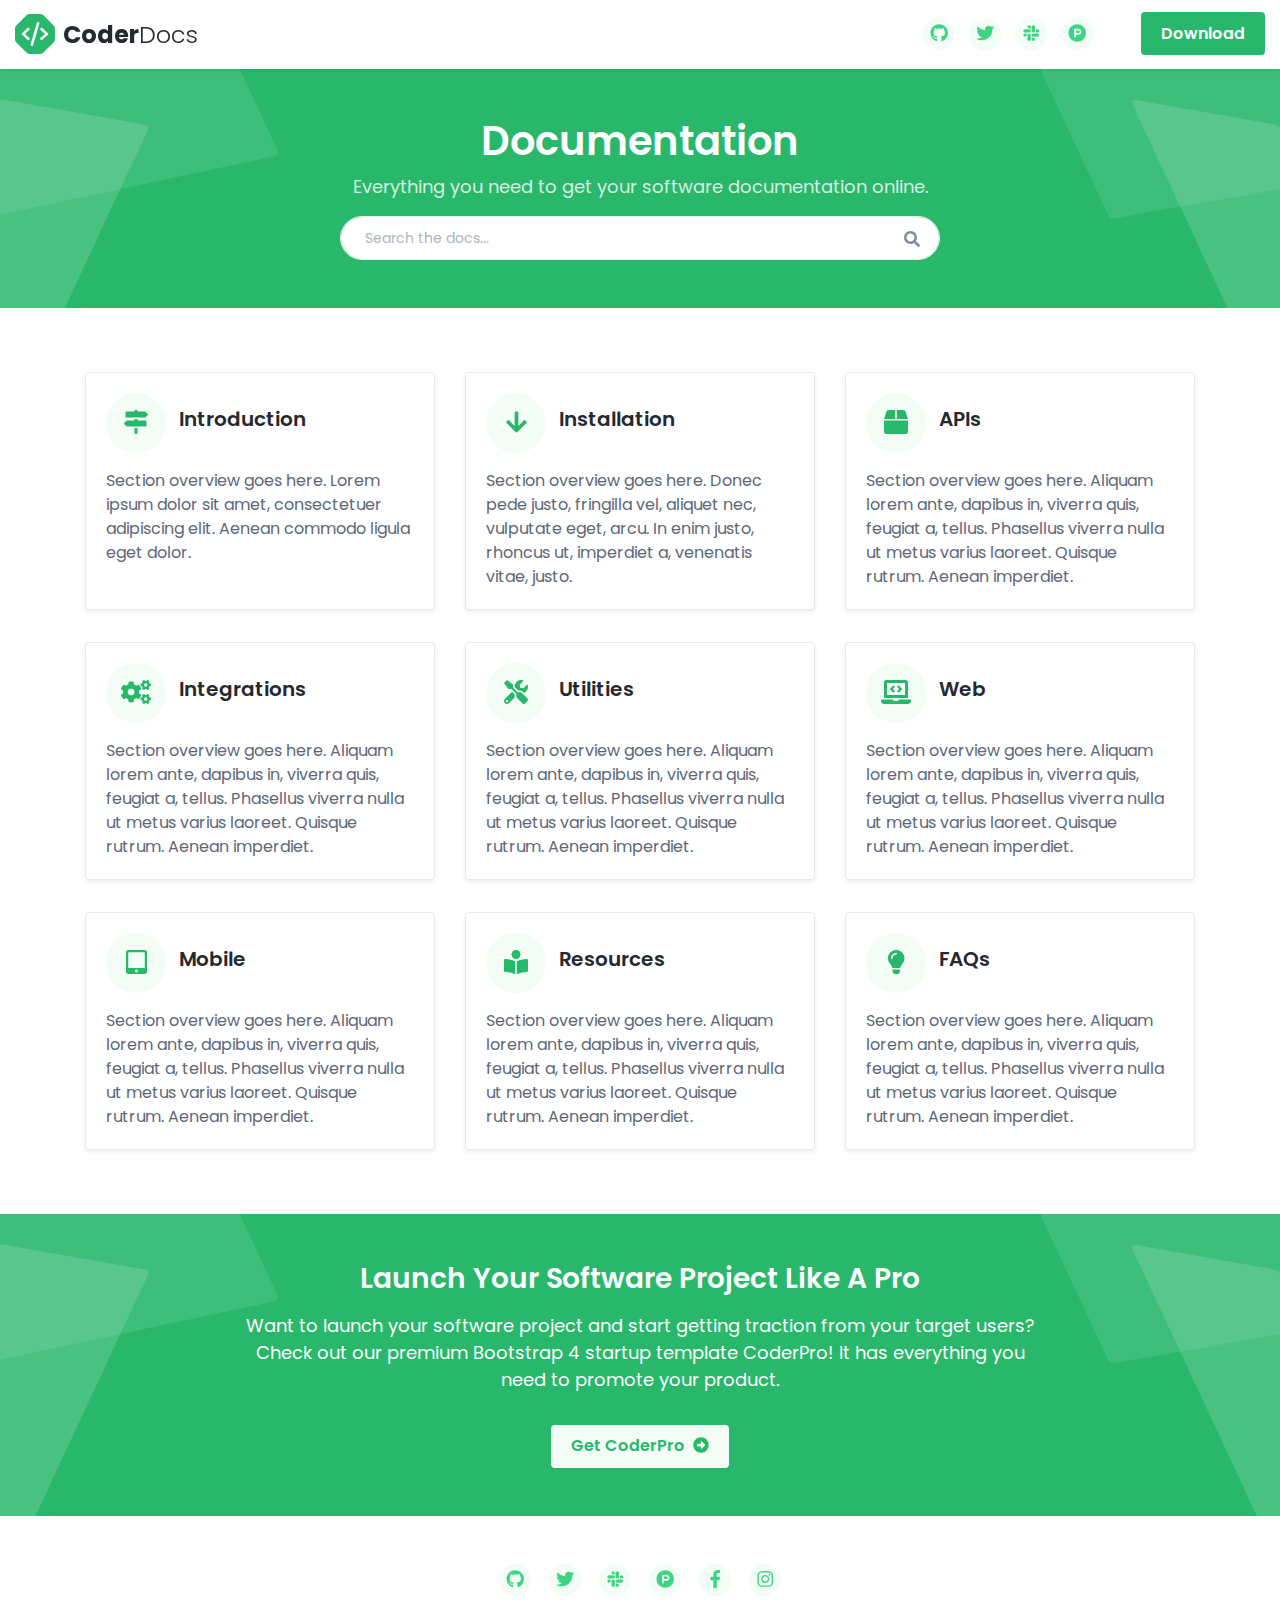
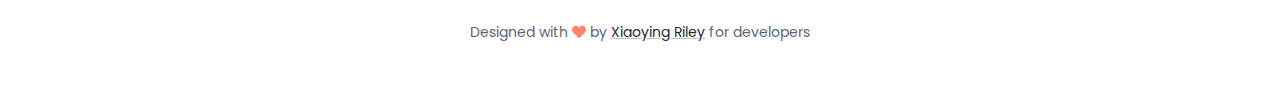
==== index.html @ 045feeb8 "init" ====
<!DOCTYPE html>
<html lang="en"> 
<head>
    <title>CoderDocs - Bootstrap 4 Documentation Template For Software Projects</title>
    
    <!-- Meta -->
    <meta charset="utf-8">
    <meta http-equiv="X-UA-Compatible" content="IE=edge">
    <meta name="viewport" content="width=device-width, initial-scale=1.0">
    <meta name="description" content="Bootstrap Documentation Template For Software Developers">
    <meta name="author" content="Xiaoying Riley at 3rd Wave Media">    
    <link rel="shortcut icon" href="favicon.ico"> 
    
    <!-- Google Font -->
    <link href="https://fonts.googleapis.com/css?family=Poppins:300,400,500,600,700&display=swap" rel="stylesheet">
    
    <!-- FontAwesome JS-->
    <script defer src="assets/fontawesome/js/all.min.js"></script>

    <!-- Theme CSS -->  
    <link id="theme-style" rel="stylesheet" href="assets/css/theme.css">

</head> 

<body>    
    <header class="header fixed-top">	    
        <div class="branding docs-branding">
            <div class="container-fluid position-relative py-2">
                <div class="docs-logo-wrapper">
	                <div class="site-logo"><a class="navbar-brand" href="index.html"><img class="logo-icon mr-2" src="assets/images/coderdocs-logo.svg" alt="logo"><span class="logo-text">Coder<span class="text-alt">Docs</span></span></a></div>    
                </div><!--//docs-logo-wrapper-->
	            <div class="docs-top-utilities d-flex justify-content-end align-items-center">
	
					<ul class="social-list list-inline mx-md-3 mx-lg-5 mb-0 d-none d-lg-flex">
						<li class="list-inline-item"><a href="#"><i class="fab fa-github fa-fw"></i></a></li>
			            <li class="list-inline-item"><a href="#"><i class="fab fa-twitter fa-fw"></i></a></li>
		                <li class="list-inline-item"><a href="#"><i class="fab fa-slack fa-fw"></i></a></li>
		                <li class="list-inline-item"><a href="#"><i class="fab fa-product-hunt fa-fw"></i></a></li>
		            </ul><!--//social-list-->
		            <a href="https://themes.3rdwavemedia.com/bootstrap-templates/startup/coderdocs-free-bootstrap-4-documentation-template-for-software-projects/" class="btn btn-primary d-none d-lg-flex">Download</a>
	            </div><!--//docs-top-utilities-->
            </div><!--//container-->
        </div><!--//branding-->
    </header><!--//header-->
    
    
    <div class="page-header theme-bg-dark py-5 text-center position-relative">
	    <div class="theme-bg-shapes-right"></div>
	    <div class="theme-bg-shapes-left"></div>
	    <div class="container">
		    <h1 class="page-heading single-col-max mx-auto">Documentation</h1>
		    <div class="page-intro single-col-max mx-auto">Everything you need to get your software documentation online.</div>
		    <div class="main-search-box pt-3 d-block mx-auto">
                 <form class="search-form w-100">
		            <input type="text" placeholder="Search the docs..." name="search" class="form-control search-input">
		            <button type="submit" class="btn search-btn" value="Search"><i class="fas fa-search"></i></button>
		        </form>
             </div>
	    </div>
    </div><!--//page-header-->
    <div class="page-content">
	    <div class="container">
		    <div class="docs-overview py-5">
			    <div class="row justify-content-center">
				    <div class="col-12 col-lg-4 py-3">
					    <div class="card shadow-sm">
						    <div class="card-body">
							    <h5 class="card-title mb-3">
								    <span class="theme-icon-holder card-icon-holder mr-2">
								        <i class="fas fa-map-signs"></i>
							        </span><!--//card-icon-holder-->
							        <span class="card-title-text">Introduction</span>
							    </h5>
							    <div class="card-text">
								    Section overview goes here. Lorem ipsum dolor sit amet, consectetuer adipiscing elit. Aenean commodo ligula eget dolor.
							    </div>
							    <a class="card-link-mask" href="docs-page.html#section-1"></a>
						    </div><!--//card-body-->
					    </div><!--//card-->
				    </div><!--//col-->
				    <div class="col-12 col-lg-4 py-3">
					    <div class="card shadow-sm">
						    <div class="card-body">
							    <h5 class="card-title mb-3">
								    <span class="theme-icon-holder card-icon-holder mr-2">
								        <i class="fas fa-arrow-down"></i>
							        </span><!--//card-icon-holder-->
							        <span class="card-title-text">Installation</span>
							    </h5>
							    <div class="card-text">
								    Section overview goes here. Donec pede justo, fringilla vel, aliquet nec, vulputate eget, arcu. In enim justo, rhoncus ut, imperdiet a, venenatis vitae, justo.
							    </div>
							    <a class="card-link-mask" href="docs-page.html#section-2"></a>
						    </div><!--//card-body-->
					    </div><!--//card-->
				    </div><!--//col-->
				    <div class="col-12 col-lg-4 py-3">
					    <div class="card shadow-sm">
						    <div class="card-body">
							    <h5 class="card-title mb-3">
								    <span class="theme-icon-holder card-icon-holder mr-2">
								        <i class="fas fa-box fa-fw"></i>
							        </span><!--//card-icon-holder-->
							        <span class="card-title-text">APIs</span>
							    </h5>
							    <div class="card-text">
								    Section overview goes here. Aliquam lorem ante, dapibus in, viverra quis, feugiat a, tellus. Phasellus viverra nulla ut metus varius laoreet. Quisque rutrum. Aenean imperdiet.						    
								</div>
							    <a class="card-link-mask" href="docs-page.html#section-3"></a>
						    </div><!--//card-body-->
					    </div><!--//card-->
				    </div><!--//col-->
				    <div class="col-12 col-lg-4 py-3">
					    <div class="card shadow-sm">
						    <div class="card-body">
							    <h5 class="card-title mb-3">
								    <span class="theme-icon-holder card-icon-holder mr-2">
								        <i class="fas fa-cogs fa-fw"></i>
							        </span><!--//card-icon-holder-->
							        <span class="card-title-text">Integrations</span>
							    </h5>
							    <div class="card-text">
								    Section overview goes here. Aliquam lorem ante, dapibus in, viverra quis, feugiat a, tellus. Phasellus viverra nulla ut metus varius laoreet. Quisque rutrum. Aenean imperdiet.						    
								</div>
							    <a class="card-link-mask" href="docs-page.html#section-4"></a>
						    </div><!--//card-body-->
					    </div><!--//card-->
				    </div><!--//col-->
				    <div class="col-12 col-lg-4 py-3">
					    <div class="card shadow-sm">
						    <div class="card-body">
							    <h5 class="card-title mb-3">
								    <span class="theme-icon-holder card-icon-holder mr-2">
								        <i class="fas fa-tools"></i>
							        </span><!--//card-icon-holder-->
							        <span class="card-title-text">Utilities</span>
							    </h5>
							    <div class="card-text">
								    Section overview goes here. Aliquam lorem ante, dapibus in, viverra quis, feugiat a, tellus. Phasellus viverra nulla ut metus varius laoreet. Quisque rutrum. Aenean imperdiet.						    
								</div>
							    <a class="card-link-mask" href="docs-page.html#section-5"></a>
						    </div><!--//card-body-->
					    </div><!--//card-->
				    </div><!--//col-->
				    <div class="col-12 col-lg-4 py-3">
					    <div class="card shadow-sm">
						    <div class="card-body">
							    <h5 class="card-title mb-3">
								    <span class="theme-icon-holder card-icon-holder mr-2">
								        <i class="fas fa-laptop-code"></i>
							        </span><!--//card-icon-holder-->
							        <span class="card-title-text">Web</span>
							    </h5>
							    <div class="card-text">
								    Section overview goes here. Aliquam lorem ante, dapibus in, viverra quis, feugiat a, tellus. Phasellus viverra nulla ut metus varius laoreet. Quisque rutrum. Aenean imperdiet.						    
								</div>
							    <a class="card-link-mask" href="docs-page.html#section-6"></a>
						    </div><!--//card-body-->
					    </div><!--//card-->
				    </div><!--//col-->
				    <div class="col-12 col-lg-4 py-3">
					    <div class="card shadow-sm">
						    <div class="card-body">
							    <h5 class="card-title mb-3">
								    <span class="theme-icon-holder card-icon-holder mr-2">
								        <i class="fas fa-tablet-alt"></i>
							        </span><!--//card-icon-holder-->
							        <span class="card-title-text">Mobile</span>
							    </h5>
							    <div class="card-text">
								    Section overview goes here. Aliquam lorem ante, dapibus in, viverra quis, feugiat a, tellus. Phasellus viverra nulla ut metus varius laoreet. Quisque rutrum. Aenean imperdiet.						    
								</div>
							    <a class="card-link-mask" href="docs-page.html#section-7"></a>
						    </div><!--//card-body-->
					    </div><!--//card-->
				    </div><!--//col-->
				    <div class="col-12 col-lg-4 py-3">
					    <div class="card shadow-sm">
						    <div class="card-body">
							    <h5 class="card-title mb-3">
								    <span class="theme-icon-holder card-icon-holder mr-2">
								        <i class="fas fa-book-reader"></i>
							        </span><!--//card-icon-holder-->
							        <span class="card-title-text">Resources</span>
							    </h5>
							    <div class="card-text">
								    Section overview goes here. Aliquam lorem ante, dapibus in, viverra quis, feugiat a, tellus. Phasellus viverra nulla ut metus varius laoreet. Quisque rutrum. Aenean imperdiet.						    
								</div>
							    <a class="card-link-mask" href="docs-page.html#section-8"></a>
						    </div><!--//card-body-->
					    </div><!--//card-->
				    </div><!--//col-->
				    <div class="col-12 col-lg-4 py-3">
					    <div class="card shadow-sm">
						    <div class="card-body">
							    <h5 class="card-title mb-3">
								    <span class="theme-icon-holder card-icon-holder mr-2">
								        <i class="fas fa-lightbulb"></i>
							        </span><!--//card-icon-holder-->
							        <span class="card-title-text">FAQs</span>
							    </h5>
							    <div class="card-text">
								    Section overview goes here. Aliquam lorem ante, dapibus in, viverra quis, feugiat a, tellus. Phasellus viverra nulla ut metus varius laoreet. Quisque rutrum. Aenean imperdiet.						    
								</div>
							    <a class="card-link-mask" href="docs-page.html#section-9"></a>
						    </div><!--//card-body-->
					    </div><!--//card-->
				    </div><!--//col-->
			    </div><!--//row-->
		    </div><!--//container-->
		</div><!--//container-->
    </div><!--//page-content-->

    <section class="cta-section text-center py-5 theme-bg-dark position-relative">
	    <div class="theme-bg-shapes-right"></div>
	    <div class="theme-bg-shapes-left"></div>
	    <div class="container">
		    <h3 class="mb-2 text-white mb-3">Launch Your Software Project Like A Pro</h3>
		    <div class="section-intro text-white mb-3 single-col-max mx-auto">Want to launch your software project and start getting traction from your target users? Check out our premium <a class="text-white" href="https://themes.3rdwavemedia.com/bootstrap-templates/startup/coderpro-bootstrap-4-startup-template-for-software-projects/">Bootstrap 4 startup template CoderPro</a>! It has everything you need to promote your product.</div>
		    <div class="pt-3 text-center">
			    <a class="btn btn-light" href="https://themes.3rdwavemedia.com/bootstrap-templates/startup/coderpro-bootstrap-4-startup-template-for-software-projects/">Get CoderPro<i class="fas fa-arrow-alt-circle-right ml-2"></i></a>
		    </div>
	    </div>
    </section><!--//cta-section-->

               
    
    <footer class="footer">

	    <div class="footer-bottom text-center py-5">
		    
		    <ul class="social-list list-unstyled pb-4 mb-0">
			    <li class="list-inline-item"><a href="#"><i class="fab fa-github fa-fw"></i></a></li> 
	            <li class="list-inline-item"><a href="#"><i class="fab fa-twitter fa-fw"></i></a></li>
	            <li class="list-inline-item"><a href="#"><i class="fab fa-slack fa-fw"></i></a></li>
	            <li class="list-inline-item"><a href="#"><i class="fab fa-product-hunt fa-fw"></i></a></li>
	            <li class="list-inline-item"><a href="#"><i class="fab fa-facebook-f fa-fw"></i></a></li>
	            <li class="list-inline-item"><a href="#"><i class="fab fa-instagram fa-fw"></i></a></li>
	        </ul><!--//social-list-->
	        
	        <!--/* This template is free as long as you keep the footer attribution link. If you'd like to use the template without the attribution link, you can buy the commercial license via our website: themes.3rdwavemedia.com Thank you for your support. :) */-->
            <small class="copyright">Designed with <i class="fas fa-heart" style="color: #fb866a;"></i> by <a class="theme-link" href="http://themes.3rdwavemedia.com" target="_blank">Xiaoying Riley</a> for developers</small>
            
	        
	    </div>
	    
    </footer>
       
    <!-- Javascript -->          
    <script src="assets/plugins/jquery-3.4.1.min.js"></script>
    <script src="assets/plugins/popper.min.js"></script>
    <script src="assets/plugins/bootstrap/js/bootstrap.min.js"></script>  

</body>
</html>
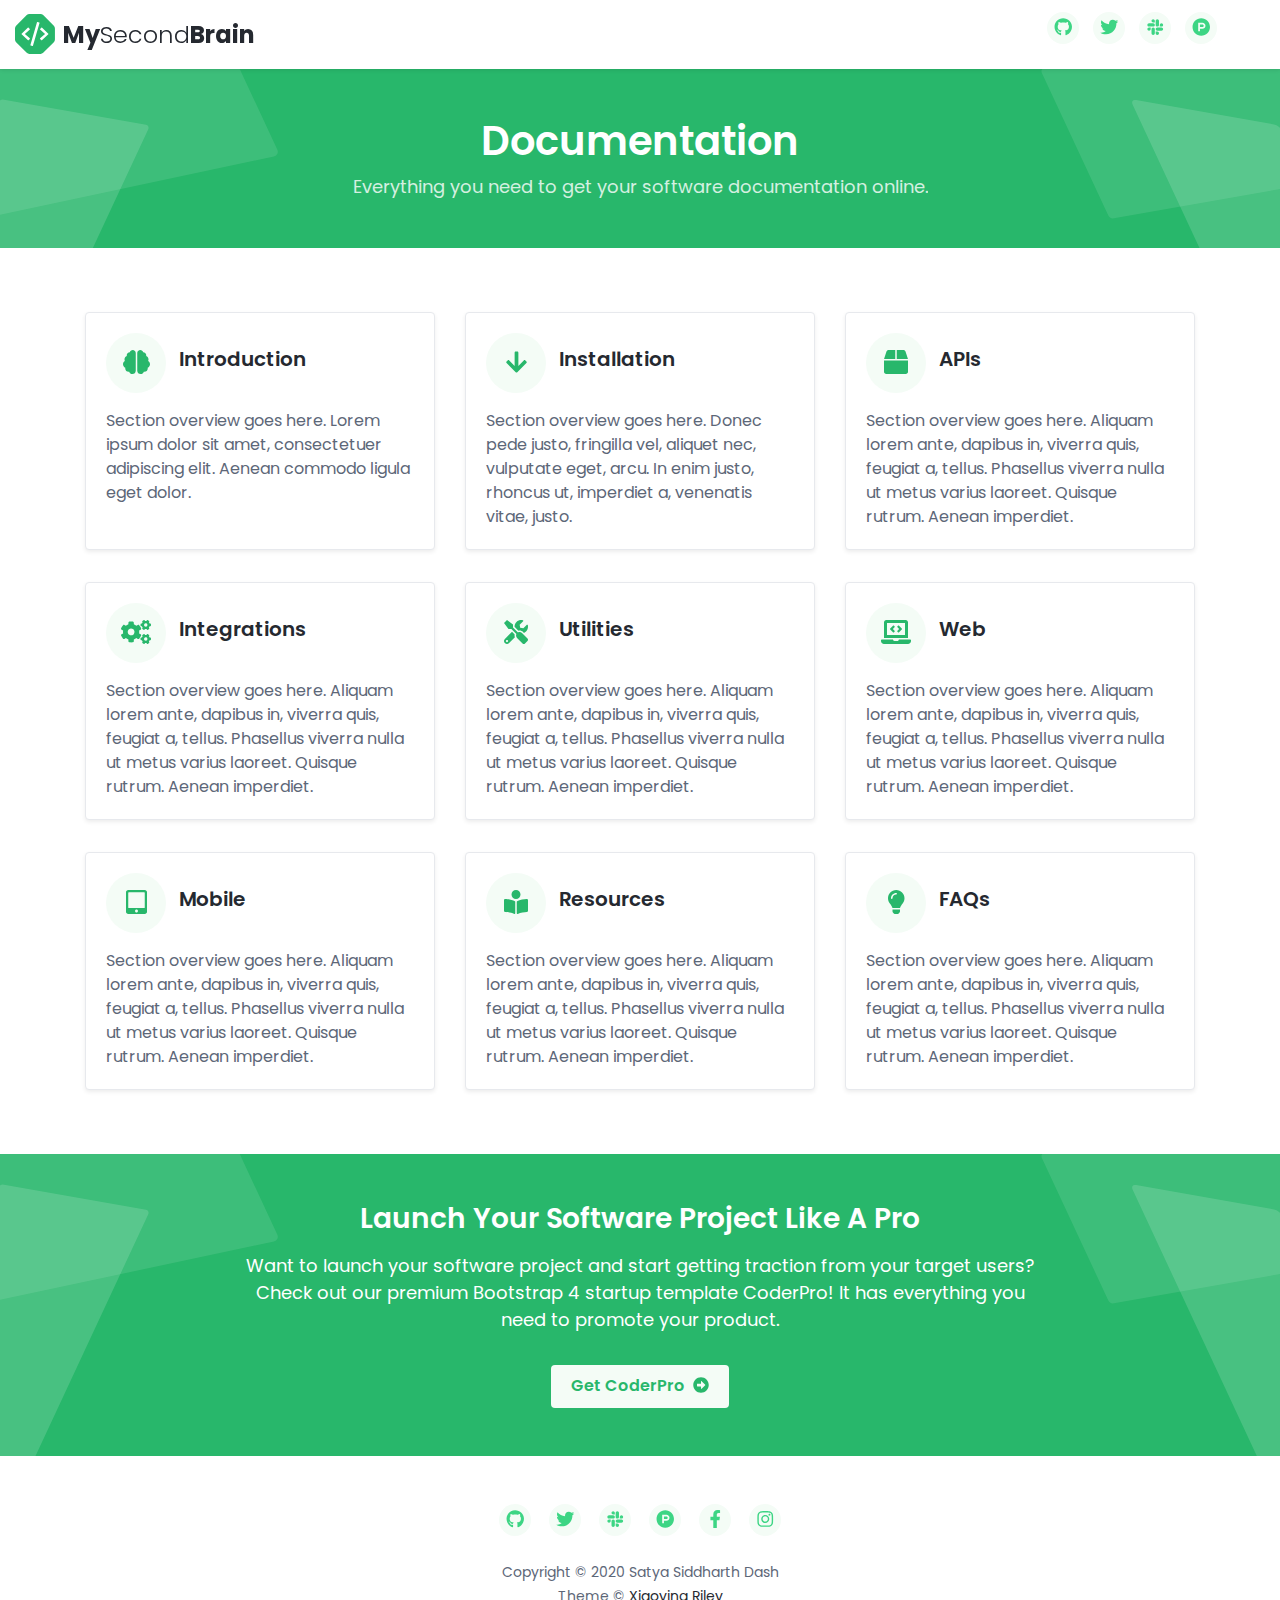
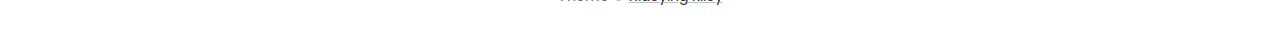
==== commit 8f493f7b: "init" ====
--- a/index.html
+++ b/index.html
@@ -1,256 +1,328 @@
 <!DOCTYPE html>
-<html lang="en"> 
+<html lang="en">
+
 <head>
-    <title>CoderDocs - Bootstrap 4 Documentation Template For Software Projects</title>
-    
-    <!-- Meta -->
-    <meta charset="utf-8">
-    <meta http-equiv="X-UA-Compatible" content="IE=edge">
-    <meta name="viewport" content="width=device-width, initial-scale=1.0">
-    <meta name="description" content="Bootstrap Documentation Template For Software Developers">
-    <meta name="author" content="Xiaoying Riley at 3rd Wave Media">    
-    <link rel="shortcut icon" href="favicon.ico"> 
-    
-    <!-- Google Font -->
-    <link href="https://fonts.googleapis.com/css?family=Poppins:300,400,500,600,700&display=swap" rel="stylesheet">
-    
-    <!-- FontAwesome JS-->
-    <script defer src="assets/fontawesome/js/all.min.js"></script>
-
-    <!-- Theme CSS -->  
-    <link id="theme-style" rel="stylesheet" href="assets/css/theme.css">
-
-</head> 
-
-<body>    
-    <header class="header fixed-top">	    
-        <div class="branding docs-branding">
-            <div class="container-fluid position-relative py-2">
-                <div class="docs-logo-wrapper">
-	                <div class="site-logo"><a class="navbar-brand" href="index.html"><img class="logo-icon mr-2" src="assets/images/coderdocs-logo.svg" alt="logo"><span class="logo-text">Coder<span class="text-alt">Docs</span></span></a></div>    
-                </div><!--//docs-logo-wrapper-->
-	            <div class="docs-top-utilities d-flex justify-content-end align-items-center">
-	
+	<title>Satya Siddharth Dash My Second Brain</title>
+
+	<!-- Meta -->
+	<meta charset="utf-8">
+	<meta http-equiv="X-UA-Compatible" content="IE=edge">
+	<meta name="viewport" content="width=device-width, initial-scale=1.0">
+	<meta name="description" content="Bootstrap Documentation Template For Software Developers">
+	<meta name="author" content="Xiaoying Riley at 3rd Wave Media">
+	<link rel="shortcut icon" href="favicon.ico">
+
+	<!-- Google Font -->
+	<link href="https://fonts.googleapis.com/css?family=Poppins:300,400,500,600,700&display=swap" rel="stylesheet">
+
+	<!-- FontAwesome JS-->
+	<script defer src="assets/fontawesome/js/all.min.js"></script>
+
+	<!-- Theme CSS -->
+	<link id="theme-style" rel="stylesheet" href="assets/css/theme.css">
+
+</head>
+
+<body>
+	<header class="header fixed-top">
+		<div class="branding docs-branding">
+			<div class="container-fluid position-relative py-2">
+				<div class="docs-logo-wrapper">
+					<div class="site-logo"><a class="navbar-brand" href="index.html"><img class="logo-icon mr-2"
+								src="assets/images/coderdocs-logo.svg" alt="logo"><span class="logo-text">My<span
+									class="text-alt">Second</span>Brain</span></a></div>
+				</div>
+				<!--//docs-logo-wrapper-->
+				<div class="docs-top-utilities d-flex justify-content-end align-items-center">
+
 					<ul class="social-list list-inline mx-md-3 mx-lg-5 mb-0 d-none d-lg-flex">
-						<li class="list-inline-item"><a href="#"><i class="fab fa-github fa-fw"></i></a></li>
-			            <li class="list-inline-item"><a href="#"><i class="fab fa-twitter fa-fw"></i></a></li>
-		                <li class="list-inline-item"><a href="#"><i class="fab fa-slack fa-fw"></i></a></li>
-		                <li class="list-inline-item"><a href="#"><i class="fab fa-product-hunt fa-fw"></i></a></li>
-		            </ul><!--//social-list-->
-		            <a href="https://themes.3rdwavemedia.com/bootstrap-templates/startup/coderdocs-free-bootstrap-4-documentation-template-for-software-projects/" class="btn btn-primary d-none d-lg-flex">Download</a>
-	            </div><!--//docs-top-utilities-->
-            </div><!--//container-->
-        </div><!--//branding-->
-    </header><!--//header-->
-    
-    
-    <div class="page-header theme-bg-dark py-5 text-center position-relative">
-	    <div class="theme-bg-shapes-right"></div>
-	    <div class="theme-bg-shapes-left"></div>
-	    <div class="container">
-		    <h1 class="page-heading single-col-max mx-auto">Documentation</h1>
-		    <div class="page-intro single-col-max mx-auto">Everything you need to get your software documentation online.</div>
-		    <div class="main-search-box pt-3 d-block mx-auto">
-                 <form class="search-form w-100">
-		            <input type="text" placeholder="Search the docs..." name="search" class="form-control search-input">
-		            <button type="submit" class="btn search-btn" value="Search"><i class="fas fa-search"></i></button>
-		        </form>
-             </div>
-	    </div>
-    </div><!--//page-header-->
-    <div class="page-content">
-	    <div class="container">
-		    <div class="docs-overview py-5">
-			    <div class="row justify-content-center">
-				    <div class="col-12 col-lg-4 py-3">
-					    <div class="card shadow-sm">
-						    <div class="card-body">
-							    <h5 class="card-title mb-3">
-								    <span class="theme-icon-holder card-icon-holder mr-2">
-								        <i class="fas fa-map-signs"></i>
-							        </span><!--//card-icon-holder-->
-							        <span class="card-title-text">Introduction</span>
-							    </h5>
-							    <div class="card-text">
-								    Section overview goes here. Lorem ipsum dolor sit amet, consectetuer adipiscing elit. Aenean commodo ligula eget dolor.
-							    </div>
-							    <a class="card-link-mask" href="docs-page.html#section-1"></a>
-						    </div><!--//card-body-->
-					    </div><!--//card-->
-				    </div><!--//col-->
-				    <div class="col-12 col-lg-4 py-3">
-					    <div class="card shadow-sm">
-						    <div class="card-body">
-							    <h5 class="card-title mb-3">
-								    <span class="theme-icon-holder card-icon-holder mr-2">
-								        <i class="fas fa-arrow-down"></i>
-							        </span><!--//card-icon-holder-->
-							        <span class="card-title-text">Installation</span>
-							    </h5>
-							    <div class="card-text">
-								    Section overview goes here. Donec pede justo, fringilla vel, aliquet nec, vulputate eget, arcu. In enim justo, rhoncus ut, imperdiet a, venenatis vitae, justo.
-							    </div>
-							    <a class="card-link-mask" href="docs-page.html#section-2"></a>
-						    </div><!--//card-body-->
-					    </div><!--//card-->
-				    </div><!--//col-->
-				    <div class="col-12 col-lg-4 py-3">
-					    <div class="card shadow-sm">
-						    <div class="card-body">
-							    <h5 class="card-title mb-3">
-								    <span class="theme-icon-holder card-icon-holder mr-2">
-								        <i class="fas fa-box fa-fw"></i>
-							        </span><!--//card-icon-holder-->
-							        <span class="card-title-text">APIs</span>
-							    </h5>
-							    <div class="card-text">
-								    Section overview goes here. Aliquam lorem ante, dapibus in, viverra quis, feugiat a, tellus. Phasellus viverra nulla ut metus varius laoreet. Quisque rutrum. Aenean imperdiet.						    
-								</div>
-							    <a class="card-link-mask" href="docs-page.html#section-3"></a>
-						    </div><!--//card-body-->
-					    </div><!--//card-->
-				    </div><!--//col-->
-				    <div class="col-12 col-lg-4 py-3">
-					    <div class="card shadow-sm">
-						    <div class="card-body">
-							    <h5 class="card-title mb-3">
-								    <span class="theme-icon-holder card-icon-holder mr-2">
-								        <i class="fas fa-cogs fa-fw"></i>
-							        </span><!--//card-icon-holder-->
-							        <span class="card-title-text">Integrations</span>
-							    </h5>
-							    <div class="card-text">
-								    Section overview goes here. Aliquam lorem ante, dapibus in, viverra quis, feugiat a, tellus. Phasellus viverra nulla ut metus varius laoreet. Quisque rutrum. Aenean imperdiet.						    
-								</div>
-							    <a class="card-link-mask" href="docs-page.html#section-4"></a>
-						    </div><!--//card-body-->
-					    </div><!--//card-->
-				    </div><!--//col-->
-				    <div class="col-12 col-lg-4 py-3">
-					    <div class="card shadow-sm">
-						    <div class="card-body">
-							    <h5 class="card-title mb-3">
-								    <span class="theme-icon-holder card-icon-holder mr-2">
-								        <i class="fas fa-tools"></i>
-							        </span><!--//card-icon-holder-->
-							        <span class="card-title-text">Utilities</span>
-							    </h5>
-							    <div class="card-text">
-								    Section overview goes here. Aliquam lorem ante, dapibus in, viverra quis, feugiat a, tellus. Phasellus viverra nulla ut metus varius laoreet. Quisque rutrum. Aenean imperdiet.						    
-								</div>
-							    <a class="card-link-mask" href="docs-page.html#section-5"></a>
-						    </div><!--//card-body-->
-					    </div><!--//card-->
-				    </div><!--//col-->
-				    <div class="col-12 col-lg-4 py-3">
-					    <div class="card shadow-sm">
-						    <div class="card-body">
-							    <h5 class="card-title mb-3">
-								    <span class="theme-icon-holder card-icon-holder mr-2">
-								        <i class="fas fa-laptop-code"></i>
-							        </span><!--//card-icon-holder-->
-							        <span class="card-title-text">Web</span>
-							    </h5>
-							    <div class="card-text">
-								    Section overview goes here. Aliquam lorem ante, dapibus in, viverra quis, feugiat a, tellus. Phasellus viverra nulla ut metus varius laoreet. Quisque rutrum. Aenean imperdiet.						    
-								</div>
-							    <a class="card-link-mask" href="docs-page.html#section-6"></a>
-						    </div><!--//card-body-->
-					    </div><!--//card-->
-				    </div><!--//col-->
-				    <div class="col-12 col-lg-4 py-3">
-					    <div class="card shadow-sm">
-						    <div class="card-body">
-							    <h5 class="card-title mb-3">
-								    <span class="theme-icon-holder card-icon-holder mr-2">
-								        <i class="fas fa-tablet-alt"></i>
-							        </span><!--//card-icon-holder-->
-							        <span class="card-title-text">Mobile</span>
-							    </h5>
-							    <div class="card-text">
-								    Section overview goes here. Aliquam lorem ante, dapibus in, viverra quis, feugiat a, tellus. Phasellus viverra nulla ut metus varius laoreet. Quisque rutrum. Aenean imperdiet.						    
-								</div>
-							    <a class="card-link-mask" href="docs-page.html#section-7"></a>
-						    </div><!--//card-body-->
-					    </div><!--//card-->
-				    </div><!--//col-->
-				    <div class="col-12 col-lg-4 py-3">
-					    <div class="card shadow-sm">
-						    <div class="card-body">
-							    <h5 class="card-title mb-3">
-								    <span class="theme-icon-holder card-icon-holder mr-2">
-								        <i class="fas fa-book-reader"></i>
-							        </span><!--//card-icon-holder-->
-							        <span class="card-title-text">Resources</span>
-							    </h5>
-							    <div class="card-text">
-								    Section overview goes here. Aliquam lorem ante, dapibus in, viverra quis, feugiat a, tellus. Phasellus viverra nulla ut metus varius laoreet. Quisque rutrum. Aenean imperdiet.						    
-								</div>
-							    <a class="card-link-mask" href="docs-page.html#section-8"></a>
-						    </div><!--//card-body-->
-					    </div><!--//card-->
-				    </div><!--//col-->
-				    <div class="col-12 col-lg-4 py-3">
-					    <div class="card shadow-sm">
-						    <div class="card-body">
-							    <h5 class="card-title mb-3">
-								    <span class="theme-icon-holder card-icon-holder mr-2">
-								        <i class="fas fa-lightbulb"></i>
-							        </span><!--//card-icon-holder-->
-							        <span class="card-title-text">FAQs</span>
-							    </h5>
-							    <div class="card-text">
-								    Section overview goes here. Aliquam lorem ante, dapibus in, viverra quis, feugiat a, tellus. Phasellus viverra nulla ut metus varius laoreet. Quisque rutrum. Aenean imperdiet.						    
-								</div>
-							    <a class="card-link-mask" href="docs-page.html#section-9"></a>
-						    </div><!--//card-body-->
-					    </div><!--//card-->
-				    </div><!--//col-->
-			    </div><!--//row-->
-		    </div><!--//container-->
-		</div><!--//container-->
-    </div><!--//page-content-->
-
-    <section class="cta-section text-center py-5 theme-bg-dark position-relative">
-	    <div class="theme-bg-shapes-right"></div>
-	    <div class="theme-bg-shapes-left"></div>
-	    <div class="container">
-		    <h3 class="mb-2 text-white mb-3">Launch Your Software Project Like A Pro</h3>
-		    <div class="section-intro text-white mb-3 single-col-max mx-auto">Want to launch your software project and start getting traction from your target users? Check out our premium <a class="text-white" href="https://themes.3rdwavemedia.com/bootstrap-templates/startup/coderpro-bootstrap-4-startup-template-for-software-projects/">Bootstrap 4 startup template CoderPro</a>! It has everything you need to promote your product.</div>
-		    <div class="pt-3 text-center">
-			    <a class="btn btn-light" href="https://themes.3rdwavemedia.com/bootstrap-templates/startup/coderpro-bootstrap-4-startup-template-for-software-projects/">Get CoderPro<i class="fas fa-arrow-alt-circle-right ml-2"></i></a>
-		    </div>
-	    </div>
-    </section><!--//cta-section-->
-
-               
-    
-    <footer class="footer">
-
-	    <div class="footer-bottom text-center py-5">
-		    
-		    <ul class="social-list list-unstyled pb-4 mb-0">
-			    <li class="list-inline-item"><a href="#"><i class="fab fa-github fa-fw"></i></a></li> 
-	            <li class="list-inline-item"><a href="#"><i class="fab fa-twitter fa-fw"></i></a></li>
-	            <li class="list-inline-item"><a href="#"><i class="fab fa-slack fa-fw"></i></a></li>
-	            <li class="list-inline-item"><a href="#"><i class="fab fa-product-hunt fa-fw"></i></a></li>
-	            <li class="list-inline-item"><a href="#"><i class="fab fa-facebook-f fa-fw"></i></a></li>
-	            <li class="list-inline-item"><a href="#"><i class="fab fa-instagram fa-fw"></i></a></li>
-	        </ul><!--//social-list-->
-	        
-	        <!--/* This template is free as long as you keep the footer attribution link. If you'd like to use the template without the attribution link, you can buy the commercial license via our website: themes.3rdwavemedia.com Thank you for your support. :) */-->
-            <small class="copyright">Designed with <i class="fas fa-heart" style="color: #fb866a;"></i> by <a class="theme-link" href="http://themes.3rdwavemedia.com" target="_blank">Xiaoying Riley</a> for developers</small>
-            
-	        
-	    </div>
-	    
-    </footer>
-       
-    <!-- Javascript -->          
-    <script src="assets/plugins/jquery-3.4.1.min.js"></script>
-    <script src="assets/plugins/popper.min.js"></script>
-    <script src="assets/plugins/bootstrap/js/bootstrap.min.js"></script>  
+						<li class="list-inline-item"><a href="https://github.com/SatyaSiddharthDash"><i
+									class="fab fa-github fa-fw"></i></a></li>
+						<li class="list-inline-item"><a href="https://twitter.com/SatyaSiddharthD"><i
+									class="fab fa-twitter fa-fw"></i></a></li>
+						<li class="list-inline-item"><a href="#"><i class="fab fa-slack fa-fw"></i></a></li>
+						<li class="list-inline-item"><a href="#"><i class="fab fa-product-hunt fa-fw"></i></a></li>
+					</ul>
+					<!--//social-list-->
+				</div>
+				<!--//docs-top-utilities-->
+			</div>
+			<!--//container-->
+		</div>
+		<!--//branding-->
+	</header>
+	<!--//header-->
+
+
+	<div class="page-header theme-bg-dark py-5 text-center position-relative">
+		<div class="theme-bg-shapes-right"></div>
+		<div class="theme-bg-shapes-left"></div>
+		<div class="container">
+			<h1 class="page-heading single-col-max mx-auto">Documentation</h1>
+			<div class="page-intro single-col-max mx-auto">Everything you need to get your software documentation
+				online.</div>
+		</div>
+	</div>
+	<!--//page-header-->
+	<div class="page-content">
+		<div class="container">
+			<div class="docs-overview py-5">
+				<div class="row justify-content-center">
+					<div class="col-12 col-lg-4 py-3">
+						<div class="card shadow-sm">
+							<div class="card-body">
+								<h5 class="card-title mb-3">
+									<span class="theme-icon-holder card-icon-holder mr-2">
+										<i class="fas fa-brain"></i>
+									</span>
+									<!--//card-icon-holder-->
+									<span class="card-title-text">Introduction</span>
+								</h5>
+								<div class="card-text">
+									Section overview goes here. Lorem ipsum dolor sit amet, consectetuer adipiscing
+									elit. Aenean commodo ligula eget dolor.
+								</div>
+								<a class="card-link-mask" href="docs-page.html#section-1"></a>
+							</div>
+							<!--//card-body-->
+						</div>
+						<!--//card-->
+					</div>
+					<!--//col-->
+					<div class="col-12 col-lg-4 py-3">
+						<div class="card shadow-sm">
+							<div class="card-body">
+								<h5 class="card-title mb-3">
+									<span class="theme-icon-holder card-icon-holder mr-2">
+										<i class="fas fa-arrow-down"></i>
+									</span>
+									<!--//card-icon-holder-->
+									<span class="card-title-text">Installation</span>
+								</h5>
+								<div class="card-text">
+									Section overview goes here. Donec pede justo, fringilla vel, aliquet nec, vulputate
+									eget, arcu. In enim justo, rhoncus ut, imperdiet a, venenatis vitae, justo.
+								</div>
+								<a class="card-link-mask" href="docs-page.html#section-2"></a>
+							</div>
+							<!--//card-body-->
+						</div>
+						<!--//card-->
+					</div>
+					<!--//col-->
+					<div class="col-12 col-lg-4 py-3">
+						<div class="card shadow-sm">
+							<div class="card-body">
+								<h5 class="card-title mb-3">
+									<span class="theme-icon-holder card-icon-holder mr-2">
+										<i class="fas fa-box fa-fw"></i>
+									</span>
+									<!--//card-icon-holder-->
+									<span class="card-title-text">APIs</span>
+								</h5>
+								<div class="card-text">
+									Section overview goes here. Aliquam lorem ante, dapibus in, viverra quis, feugiat a,
+									tellus. Phasellus viverra nulla ut metus varius laoreet. Quisque rutrum. Aenean
+									imperdiet.
+								</div>
+								<a class="card-link-mask" href="docs-page.html#section-3"></a>
+							</div>
+							<!--//card-body-->
+						</div>
+						<!--//card-->
+					</div>
+					<!--//col-->
+					<div class="col-12 col-lg-4 py-3">
+						<div class="card shadow-sm">
+							<div class="card-body">
+								<h5 class="card-title mb-3">
+									<span class="theme-icon-holder card-icon-holder mr-2">
+										<i class="fas fa-cogs fa-fw"></i>
+									</span>
+									<!--//card-icon-holder-->
+									<span class="card-title-text">Integrations</span>
+								</h5>
+								<div class="card-text">
+									Section overview goes here. Aliquam lorem ante, dapibus in, viverra quis, feugiat a,
+									tellus. Phasellus viverra nulla ut metus varius laoreet. Quisque rutrum. Aenean
+									imperdiet.
+								</div>
+								<a class="card-link-mask" href="docs-page.html#section-4"></a>
+							</div>
+							<!--//card-body-->
+						</div>
+						<!--//card-->
+					</div>
+					<!--//col-->
+					<div class="col-12 col-lg-4 py-3">
+						<div class="card shadow-sm">
+							<div class="card-body">
+								<h5 class="card-title mb-3">
+									<span class="theme-icon-holder card-icon-holder mr-2">
+										<i class="fas fa-tools"></i>
+									</span>
+									<!--//card-icon-holder-->
+									<span class="card-title-text">Utilities</span>
+								</h5>
+								<div class="card-text">
+									Section overview goes here. Aliquam lorem ante, dapibus in, viverra quis, feugiat a,
+									tellus. Phasellus viverra nulla ut metus varius laoreet. Quisque rutrum. Aenean
+									imperdiet.
+								</div>
+								<a class="card-link-mask" href="docs-page.html#section-5"></a>
+							</div>
+							<!--//card-body-->
+						</div>
+						<!--//card-->
+					</div>
+					<!--//col-->
+					<div class="col-12 col-lg-4 py-3">
+						<div class="card shadow-sm">
+							<div class="card-body">
+								<h5 class="card-title mb-3">
+									<span class="theme-icon-holder card-icon-holder mr-2">
+										<i class="fas fa-laptop-code"></i>
+									</span>
+									<!--//card-icon-holder-->
+									<span class="card-title-text">Web</span>
+								</h5>
+								<div class="card-text">
+									Section overview goes here. Aliquam lorem ante, dapibus in, viverra quis, feugiat a,
+									tellus. Phasellus viverra nulla ut metus varius laoreet. Quisque rutrum. Aenean
+									imperdiet.
+								</div>
+								<a class="card-link-mask" href="docs-page.html#section-6"></a>
+							</div>
+							<!--//card-body-->
+						</div>
+						<!--//card-->
+					</div>
+					<!--//col-->
+					<div class="col-12 col-lg-4 py-3">
+						<div class="card shadow-sm">
+							<div class="card-body">
+								<h5 class="card-title mb-3">
+									<span class="theme-icon-holder card-icon-holder mr-2">
+										<i class="fas fa-tablet-alt"></i>
+									</span>
+									<!--//card-icon-holder-->
+									<span class="card-title-text">Mobile</span>
+								</h5>
+								<div class="card-text">
+									Section overview goes here. Aliquam lorem ante, dapibus in, viverra quis, feugiat a,
+									tellus. Phasellus viverra nulla ut metus varius laoreet. Quisque rutrum. Aenean
+									imperdiet.
+								</div>
+								<a class="card-link-mask" href="docs-page.html#section-7"></a>
+							</div>
+							<!--//card-body-->
+						</div>
+						<!--//card-->
+					</div>
+					<!--//col-->
+					<div class="col-12 col-lg-4 py-3">
+						<div class="card shadow-sm">
+							<div class="card-body">
+								<h5 class="card-title mb-3">
+									<span class="theme-icon-holder card-icon-holder mr-2">
+										<i class="fas fa-book-reader"></i>
+									</span>
+									<!--//card-icon-holder-->
+									<span class="card-title-text">Resources</span>
+								</h5>
+								<div class="card-text">
+									Section overview goes here. Aliquam lorem ante, dapibus in, viverra quis, feugiat a,
+									tellus. Phasellus viverra nulla ut metus varius laoreet. Quisque rutrum. Aenean
+									imperdiet.
+								</div>
+								<a class="card-link-mask" href="docs-page.html#section-8"></a>
+							</div>
+							<!--//card-body-->
+						</div>
+						<!--//card-->
+					</div>
+					<!--//col-->
+					<div class="col-12 col-lg-4 py-3">
+						<div class="card shadow-sm">
+							<div class="card-body">
+								<h5 class="card-title mb-3">
+									<span class="theme-icon-holder card-icon-holder mr-2">
+										<i class="fas fa-lightbulb"></i>
+									</span>
+									<!--//card-icon-holder-->
+									<span class="card-title-text">FAQs</span>
+								</h5>
+								<div class="card-text">
+									Section overview goes here. Aliquam lorem ante, dapibus in, viverra quis, feugiat a,
+									tellus. Phasellus viverra nulla ut metus varius laoreet. Quisque rutrum. Aenean
+									imperdiet.
+								</div>
+								<a class="card-link-mask" href="docs-page.html#section-9"></a>
+							</div>
+							<!--//card-body-->
+						</div>
+						<!--//card-->
+					</div>
+					<!--//col-->
+				</div>
+				<!--//row-->
+			</div>
+			<!--//container-->
+		</div>
+		<!--//container-->
+	</div>
+	<!--//page-content-->
+
+	<section class="cta-section text-center py-5 theme-bg-dark position-relative">
+		<div class="theme-bg-shapes-right"></div>
+		<div class="theme-bg-shapes-left"></div>
+		<div class="container">
+			<h3 class="mb-2 text-white mb-3">Launch Your Software Project Like A Pro</h3>
+			<div class="section-intro text-white mb-3 single-col-max mx-auto">Want to launch your software project and
+				start getting traction from your target users? Check out our premium <a class="text-white"
+					href="https://themes.3rdwavemedia.com/bootstrap-templates/startup/coderpro-bootstrap-4-startup-template-for-software-projects/">Bootstrap
+					4 startup template CoderPro</a>! It has everything you need to promote your product.</div>
+			<div class="pt-3 text-center">
+				<a class="btn btn-light"
+					href="https://themes.3rdwavemedia.com/bootstrap-templates/startup/coderpro-bootstrap-4-startup-template-for-software-projects/">Get
+					CoderPro<i class="fas fa-arrow-alt-circle-right ml-2"></i></a>
+			</div>
+		</div>
+	</section>
+	<!--//cta-section-->
+
+
+
+	<footer class="footer">
+
+		<div class="footer-bottom text-center py-5">
+
+			<ul class="social-list list-unstyled pb-4 mb-0">
+				<li class="list-inline-item"><a href="#"><i class="fab fa-github fa-fw"></i></a></li>
+				<li class="list-inline-item"><a href="#"><i class="fab fa-twitter fa-fw"></i></a></li>
+				<li class="list-inline-item"><a href="#"><i class="fab fa-slack fa-fw"></i></a></li>
+				<li class="list-inline-item"><a href="#"><i class="fab fa-product-hunt fa-fw"></i></a></li>
+				<li class="list-inline-item"><a href="#"><i class="fab fa-facebook-f fa-fw"></i></a></li>
+				<li class="list-inline-item"><a href="#"><i class="fab fa-instagram fa-fw"></i></a></li>
+			</ul>
+			<!--//social-list-->
+
+			<!--/* This template is free as long as you keep the footer attribution link. If you'd like to use the template without the attribution link, you can buy the commercial license via our website: themes.3rdwavemedia.com Thank you for your support. :) */-->
+			<small class="copyright">Copyright &copy; 2020 Satya Siddharth Dash</small>
+			<br>
+			<small class="copyright">Theme &copy; <a class="theme-link" href="http://themes.3rdwavemedia.com"
+					target="_blank">Xiaoying Riley</a></small>
+
+
+		</div>
+
+	</footer>
+
+	<!-- Javascript -->
+	<script src="assets/plugins/jquery-3.4.1.min.js"></script>
+	<script src="assets/plugins/popper.min.js"></script>
+	<script src="assets/plugins/bootstrap/js/bootstrap.min.js"></script>
 
 </body>
-</html> 
-
+
+</html>